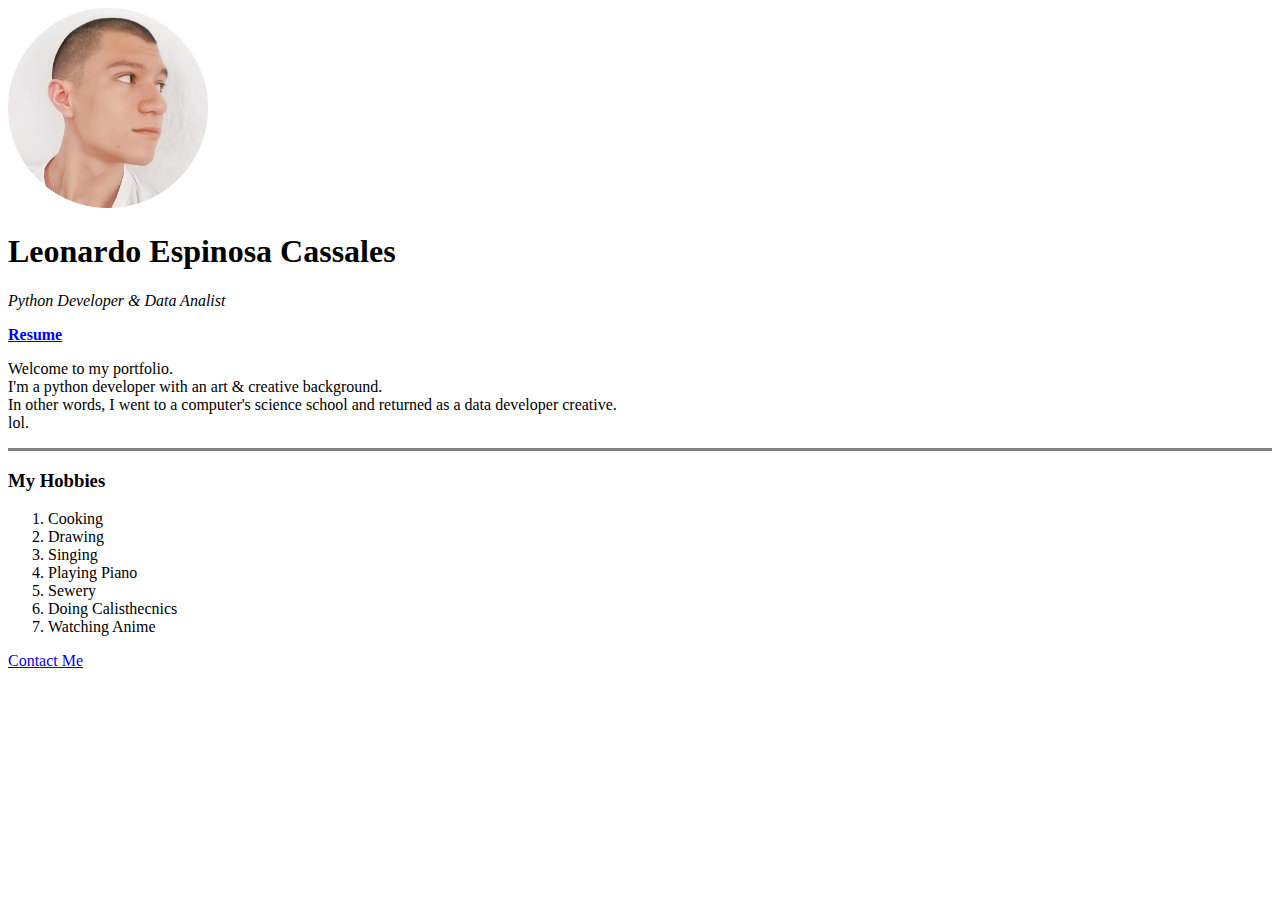
==== index.html @ 06357e95 "Add initial website files" ====
<!DOCTYPE html>
<html lang="en" dir="ltr">

<head>
  <meta charset="utf-8">
  <title>Leonardo's Personal Site</title>
</head>

<body>
  <img src="images/profilePic_crop.png" width="200" height="200" alt="My profile pic">
  <h1>Leonardo Espinosa Cassales</h1>
  <em>
    <p>Python Developer & Data Analist</p>
  </em>
  <a href="resume.html"> <strong>Resume</strong></a>
  <p>
    Welcome to my portfolio. <br>
    I'm a python developer with an art & creative background. <br>
    In other words, I went to a computer's science school and returned as a data developer creative. <br>
    lol.
  </p>

  <hr size="3" noshade>

  <h3><strong>My Hobbies</strong></h3>
  <ol>
    <li>Cooking</li>
    <li>Drawing</li>
    <li>Singing</li>
    <li>Playing Piano</li>
    <li>Sewery</li>
    <li>Doing Calisthecnics</li>
    <li>Watching Anime</li>
  </ol>
<a href="contact.html">Contact Me</a>

</body>

</html>
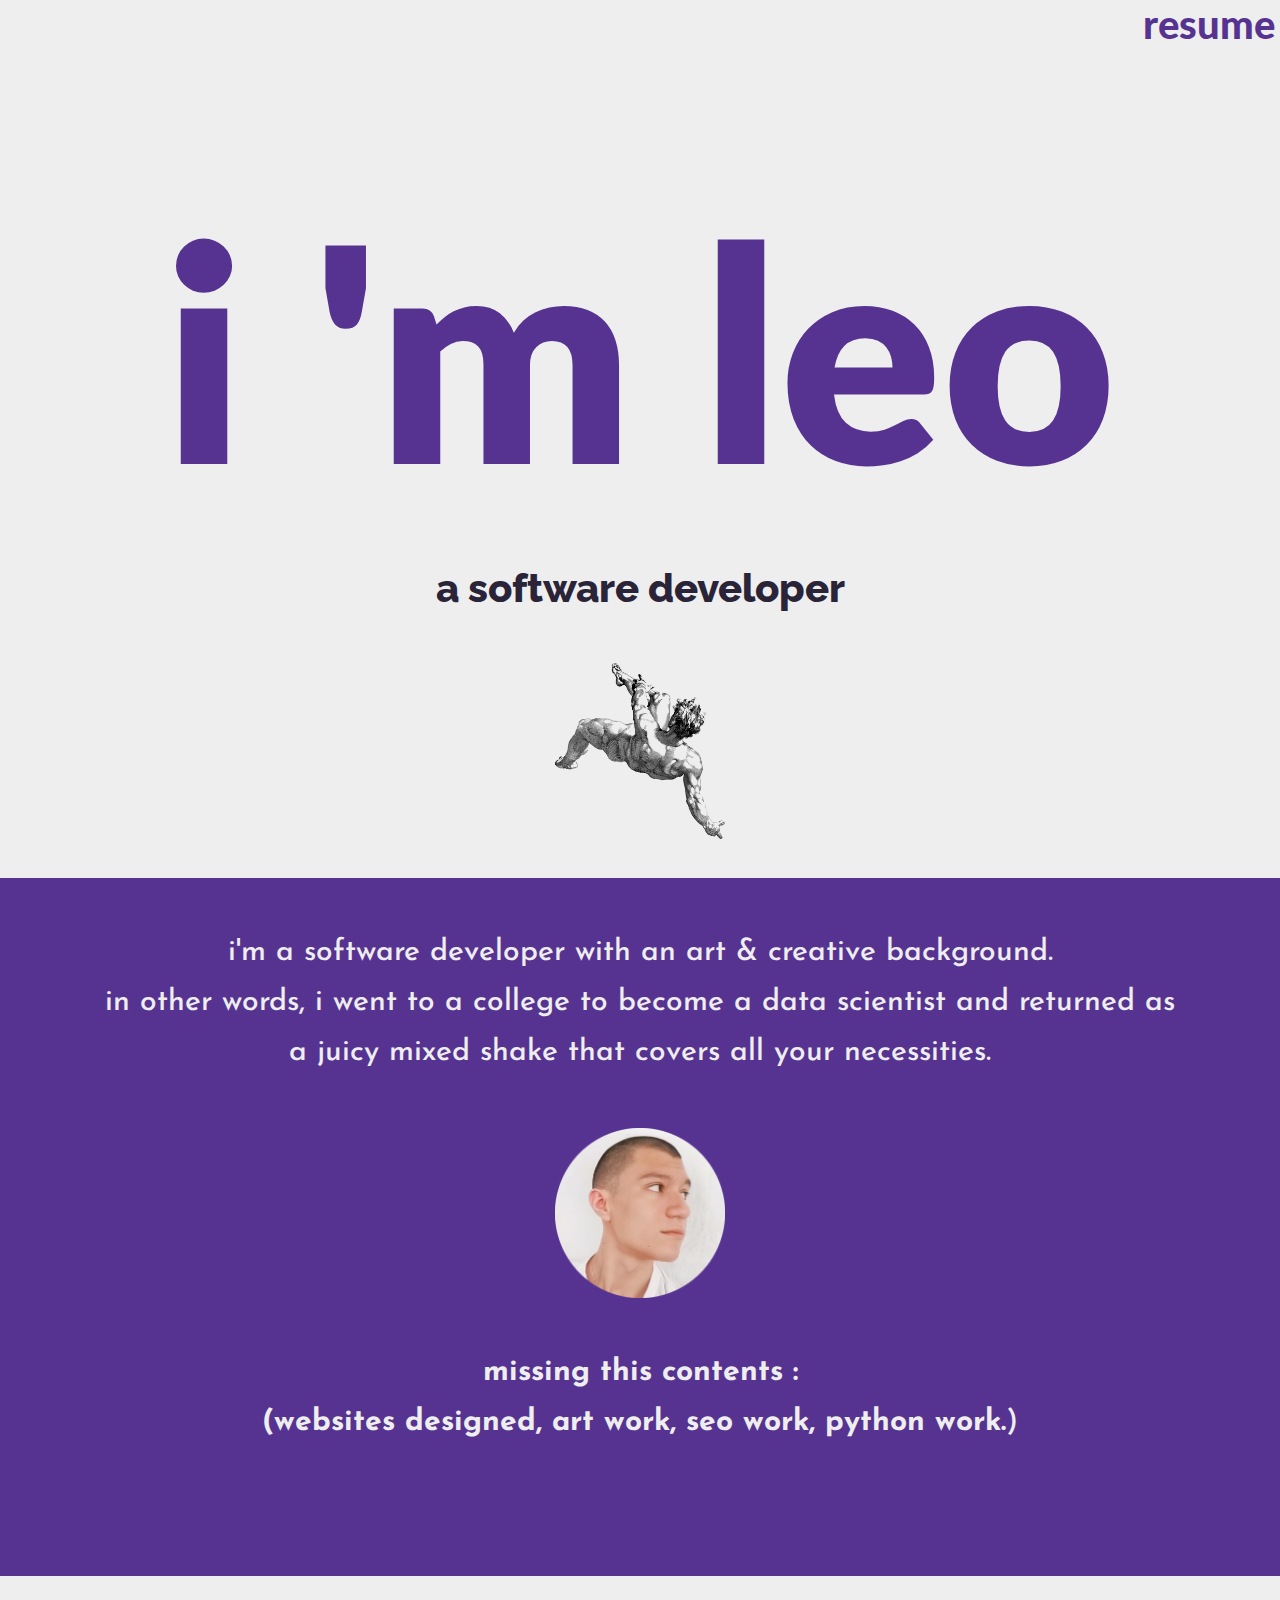
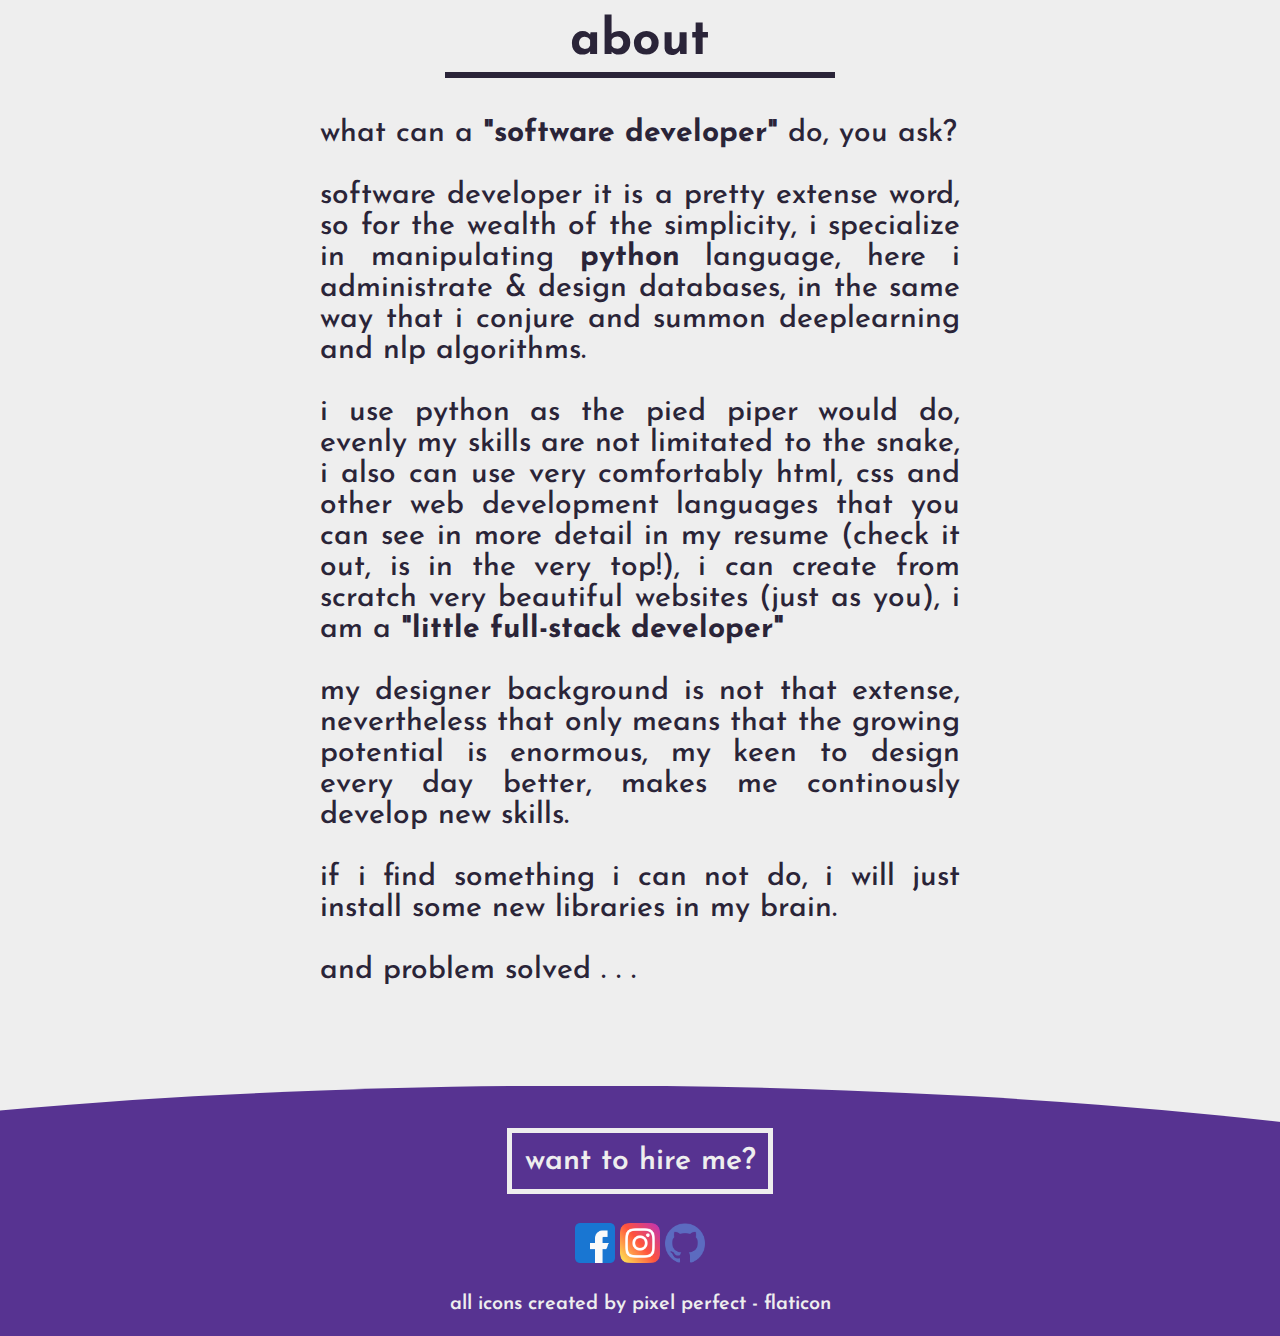
==== commit 4cc2601a: "revised version with css cv" ====
--- a/index.html
+++ b/index.html
@@ -3,37 +3,79 @@
 
 <head>
   <meta charset="utf-8">
-  <title>Leonardo's Personal Site</title>
+
+  <title>leo | software developer</title>
+
+  <link rel="stylesheet" href="css/styles.css">
+  <link rel="icon" href="css/favco.ico">
+
+  <link rel="preconnect" href="https://fonts.googleapis.com">
+  <link rel="preconnect" href="https://fonts.gstatic.com" crossorigin>
+
+  <link href="https://fonts.googleapis.com/css2?family=Lato:wght@100&display=swap" rel="stylesheet">
+  <link href="https://fonts.googleapis.com/css2?family=Raleway:wght@300&display=swap" rel="stylesheet">
+  <link href="https://fonts.googleapis.com/css2?family=Josefin+Sans&display=swap" rel="stylesheet">
 </head>
 
-<body>
-  <img src="images/profilePic_crop.png" width="200" height="200" alt="My profile pic">
-  <h1>Leonardo Espinosa Cassales</h1>
-  <em>
-    <p>Python Developer & Data Analist</p>
-  </em>
-  <a href="resume.html"> <strong>Resume</strong></a>
-  <p>
-    Welcome to my portfolio. <br>
-    I'm a python developer with an art & creative background. <br>
-    In other words, I went to a computer's science school and returned as a data developer creative. <br>
-    lol.
-  </p>
+<body id="body-index">
+  <div class="pages">
+    <a class="hp" href="resume.html"><span class="hn-span"><strong>resume</strong></span></a>
+  </div>
 
-  <hr size="3" noshade>
+  <div class="my-heading-index">
+    <h1 class="big-title">i 'm Leo</h1>
+    <h1 class="subtitle">a software developer</h1>
+    <img class="image1" src="images/man-falling.png" alt="image1" width="170">
+    </div>
 
-  <h3><strong>My Hobbies</strong></h3>
-  <ol>
-    <li>Cooking</li>
-    <li>Drawing</li>
-    <li>Singing</li>
-    <li>Playing Piano</li>
-    <li>Sewery</li>
-    <li>Doing Calisthecnics</li>
-    <li>Watching Anime</li>
-  </ol>
-<a href="contact.html">Contact Me</a>
+  <div class="description">
+    <p class="description-par">
+      <br>
+      I'm a software developer with an art & creative background. <br>
+      In other words, I went to a college to become a data scientist and returned as <br> a juicy mixed shake that covers all your necessities.
+    </p>
+    <img class="profile-pic" src="images/pic.png" alt="image1" width="170">
 
+    <p class="description-par"> <b>Missing this contents : <br>
+        (websites designed, art work, seo work, python work.</b>)
+    </p>
+  </div>
+
+
+  <p class="about"> <strong>about</strong></p>
+  <hr class="hr-resume">
+
+  <div class="text-center">
+
+    <p class="about-text">What can a <b>"software developer"</b> do, you ask?
+      <br><br>
+      software developer it is a pretty extense word, so for the wealth of the simplicity,
+      i specialize in manipulating <b>python</b> language, here i administrate & design databases,
+      in the same way that i conjure and summon deeplearning and nlp algorithms.
+      <br><br>
+      i use python as the pied piper would do, evenly my skills are not limitated to the snake,
+      i also can use very comfortably html, css and other web development languages that you can
+      see in more detail in my resume (check it out, is in the very top!), i can create from scratch
+      very beautiful websites (just as you), i am a <b>"little full-stack developer"<span class=""></span></b>
+      <br><br>
+      my designer background is not that extense, nevertheless that only means that the growing potential
+      is enormous, my keen to design every day better, makes me continously develop new skills.
+      <br><br>
+      if i find something i can not do, i will just install some new libraries in my brain. <br><br>
+      and problem solved . . .
+    </p>
+  </div>
+
+  <div class="footer">
+    <a class="hire-me" href="contact.html">want to hire me?</a> <br><br><br>
+    <div class="icons">
+      <img class="icon-img" src="images/facebook.png" alt="image1" width="40">
+      <img class="icon-img" src="images/instagram.png" alt="image1" width="40">
+      <img class="icon-img" src="images/github.png" alt="image1" width="40">
+    </div> <br><br>
+
+    <a class="credits" href="https://www.flaticon.com/authors/pixel-perfect/2" title="facebook icons">All icons created by Pixel perfect - Flaticon</a>
+  </div>
 </body>
 
 </html>
--- a/css/styles.css
+++ b/css/styles.css
@@ -0,0 +1,240 @@
+/* ----------- TAG SELECTOR -------------------*/
+body {
+  background-color: #EEEEEE;
+  text-transform: lowercase;
+  margin: 0;
+}
+#body-index {
+  background-color: #EEEEEE;
+  text-transform: lowercase;
+  margin: 0;
+  font-size: 125%
+}
+p {
+  color: #2A2438;
+  font-family: "Josefin Sans";
+  font-weight: 500;
+  font-size: 150%;
+  margin: 0;
+}
+a {
+  color: #573391;
+  font-family: "Josefin Sans";
+  text-decoration: none;
+  font-weight: 600;
+}
+
+::-webkit-scrollbar {
+  width: 8px;
+}
+::-webkit-scrollbar-track {
+  border-radius: 10px;
+}
+::-webkit-scrollbar-thumb {
+  background: #573391;
+  border-radius: 1px;
+}
+
+.hr-resume {
+  margin-top: 5px;
+  border: 3px solid #2A2438;
+  width: 30%;
+  margin-bottom: 40px;
+}
+
+/* ----------- CLASS SELECTOR -------------------*/
+.big-title {
+  color: #573391;
+  font-family: "Lato", sans-serif;
+  font-size: 1500%;
+  font-weight: 800;
+  text-align: center;
+  margin-bottom:10px;
+  margin-top: 100px;
+}
+
+.my-heading {
+  margin-top: 100px;
+  text-align: center;
+  margin-bottom: 100px;
+}
+.my-heading-index {
+  margin-top: 120px;
+  text-align: center;
+  margin-bottom: 10px;
+}
+.subtitle {
+  font-family: "Raleway";
+  color: #2A2438;
+  font-weight: 800;
+  font-size: 40px;
+  text-align: center;
+  line-height: 100px;
+  margin-bottom: 25px;
+  margin-top: 0px;
+}
+ /* IMAGES ---------------------------------------------------------------------*/
+.image1 {
+  display: block;
+  margin-left: auto;
+  margin-right: auto;
+  align-items: center;
+}
+
+.profile-pic {
+  margin-top: 50px;
+  display: block;
+  margin-left: auto;
+  margin-right: auto;
+  align-items: center;
+  margin-bottom: 50px;
+}
+
+.image2 {
+  margin-top: 50px;
+  margin-bottom: 10px;
+}
+
+.butler {
+  margin-top: 50px;
+  display: block;
+  margin-left: auto;
+  margin-right: auto;
+  align-items: center;
+  margin-bottom: 50px;
+}
+ /* END IMAGES ---------------------------------------------------------------------*/
+
+ .pages{
+   text-align: right;
+   margin-right: 5px;
+ }
+ .hp {
+   font-family: "Lato";
+   color:  #573391;
+   font-size: 200%;
+ }
+
+.description {
+  background-color: #573391;
+  align-items: center;
+  height: auto;
+  padding-bottom: 10%;
+  margin-top: 3%;
+}
+
+.description-par {
+  color: #EEEEEE;
+  font-family: "Josefin Sans";
+  font-weight: 500;
+  font-size: 150%;
+  text-align: center;
+  line-height: 50px;
+}
+
+.about {
+  color: #2A2438;
+  text-align: center;
+  margin-top: 40px;
+  font-size: 250%;
+  margin-bottom: 0;
+}
+
+.exp {
+  text-align: center;
+  margin-bottom: 100px;
+}
+
+/* Freelance table ------------------------------------------------------------- */
+.freelance-xp {
+  color: #2A2438;
+  font-family: "Josefin Sans";
+  font-weight: 400;
+  font-size: 25px;
+  empty-cells: show;
+  margin-left: auto;
+  margin-right: auto;
+}
+.freelance-xp td:nth-child(2) {
+  border: 2px solid;
+  border-top: none;
+  border-bottom: none;
+  border-right: none;
+}
+/* END Freelance table ------------------------------------------------------------- */
+.text-center {
+  text-align: justify;
+  margin-left: 25%;
+  margin-right: 25%;
+  margin-bottom: 100px;
+}
+
+.top-resume {
+  margin-left: 25%;
+  margin-right: 25%;
+  text-align: center;
+  margin-top: 100px;
+  margin-bottom: 100px;
+}
+
+.history, .skills, .education, .freelance-div {
+  margin-bottom: 100px;
+}
+
+.skills-sub {
+  color: #573391;
+  font-family: "Josefin Sans", sans-serif;
+  font-size: 200%;
+}
+
+.footer {
+  display: block;
+  box-sizing: border-box;
+  height: 250px;
+  background-color: #573391;
+  clip-path: ellipse(105% 100% at 45.6% 100%);
+  text-align: center;
+  padding-top: 60px;
+}
+.footer-contact {
+  display: block;
+  box-sizing: border-box;
+  height: 200px;
+  background-color: #573391;
+  clip-path: ellipse(105% 100% at 45.6% 100%);
+  text-align: center;
+  padding-top: 60px;
+}
+.hire-me {
+  color: #EEEEEE;
+  font-size: 30px;
+  border: 5px solid;
+  padding: 1%;
+}
+
+.credits {
+  color: #EEEEEE;
+  padding-top: 10px;
+}
+
+.icons {
+  display: inline;
+}
+.message {
+  text-align: center;
+  margin-bottom: 100px;
+}
+
+.message_table {
+  color: #2A2438;
+  font-family: "Josefin Sans";
+  font-weight: 400;
+  font-size: 150%;
+  empty-cells: show;
+  margin-left: auto;
+  margin-right: auto;
+}
+.message-label {
+  color: #573391;
+  font-family: "Josefin Sans";
+}
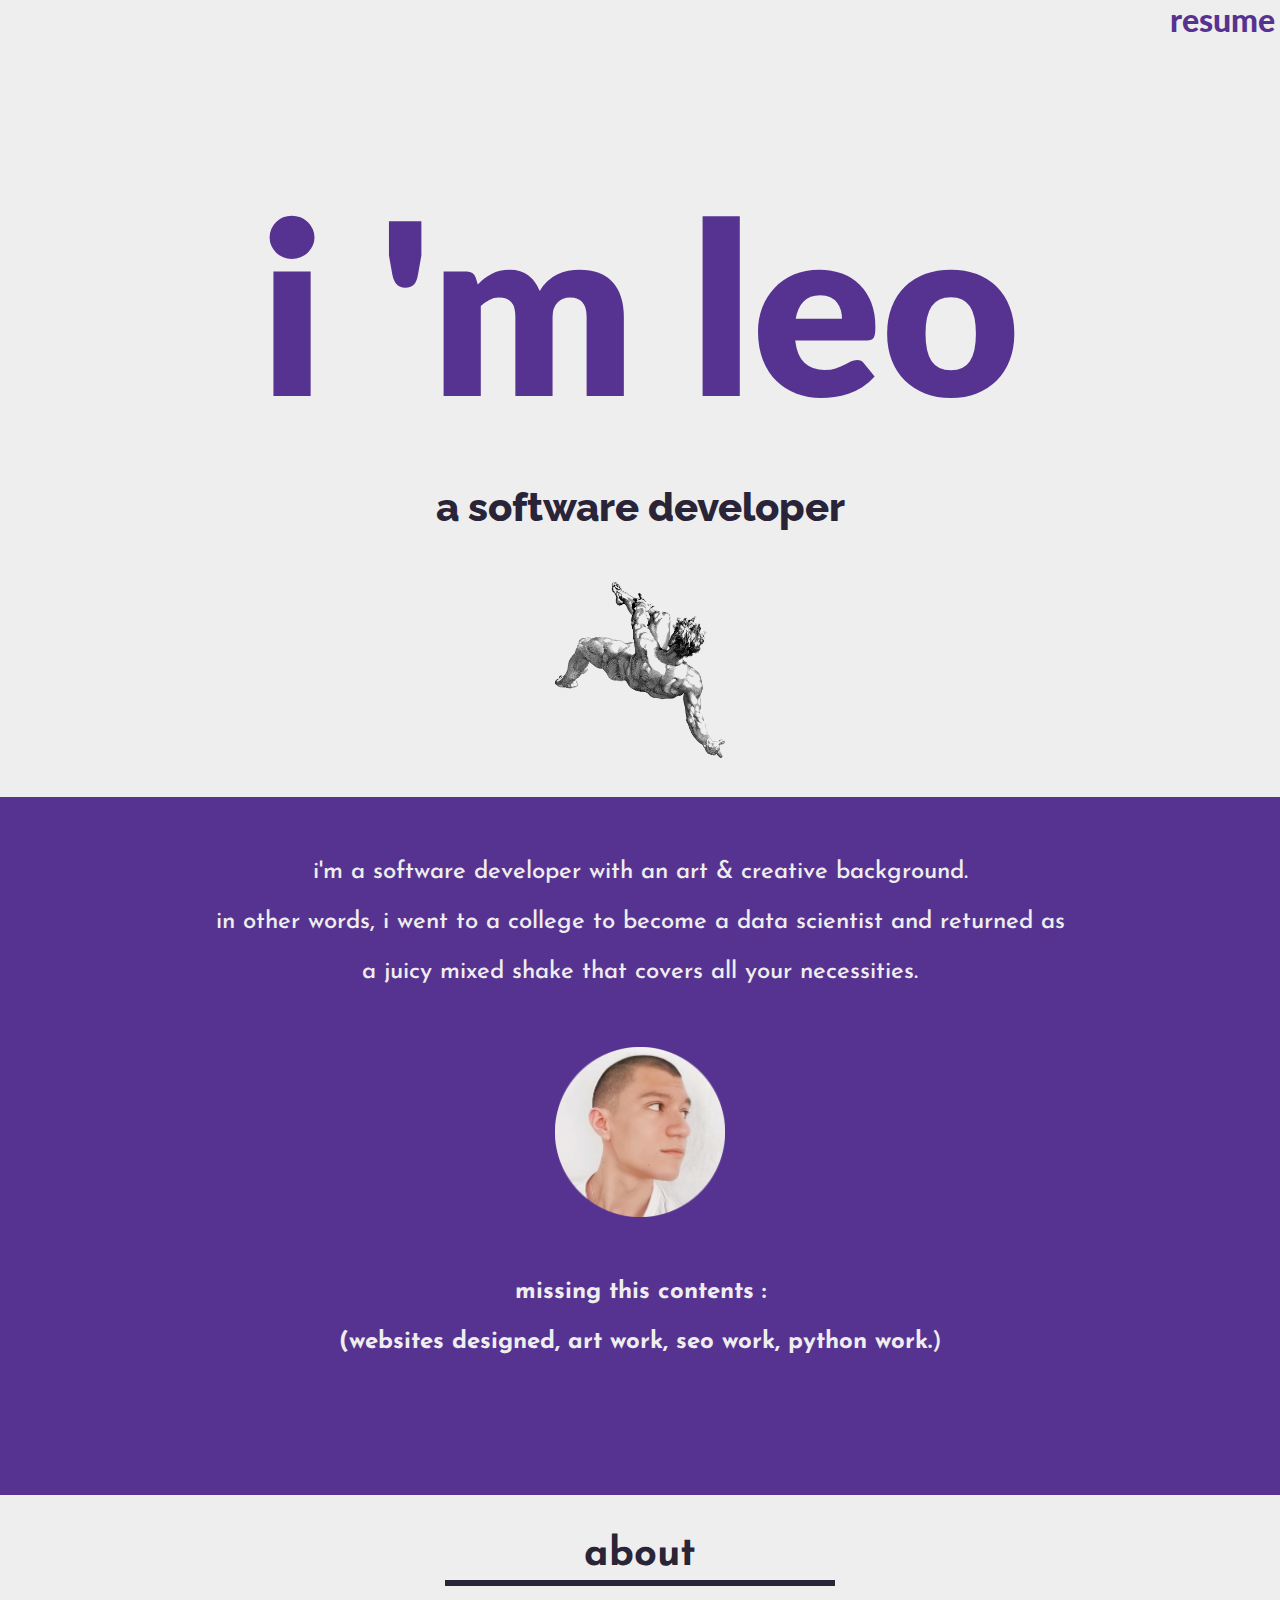
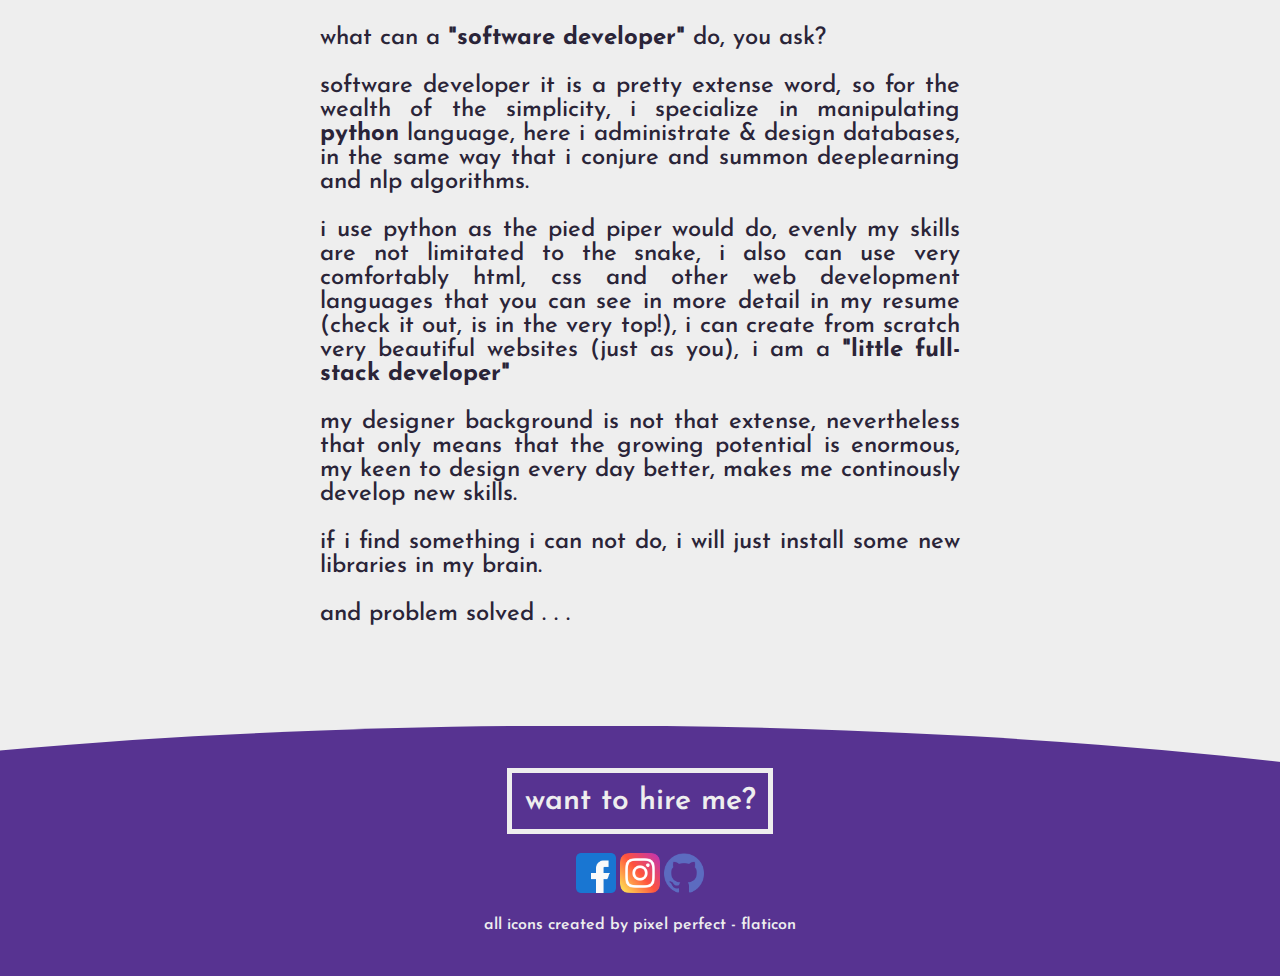
==== commit 55c4f38f: "test update html" ====
--- a/index.html
+++ b/index.html
@@ -17,7 +17,7 @@
   <link href="https://fonts.googleapis.com/css2?family=Josefin+Sans&display=swap" rel="stylesheet">
 </head>
 
-<body id="body-index">
+<body>
   <div class="pages">
     <a class="hp" href="resume.html"><span class="hn-span"><strong>resume</strong></span></a>
   </div>
